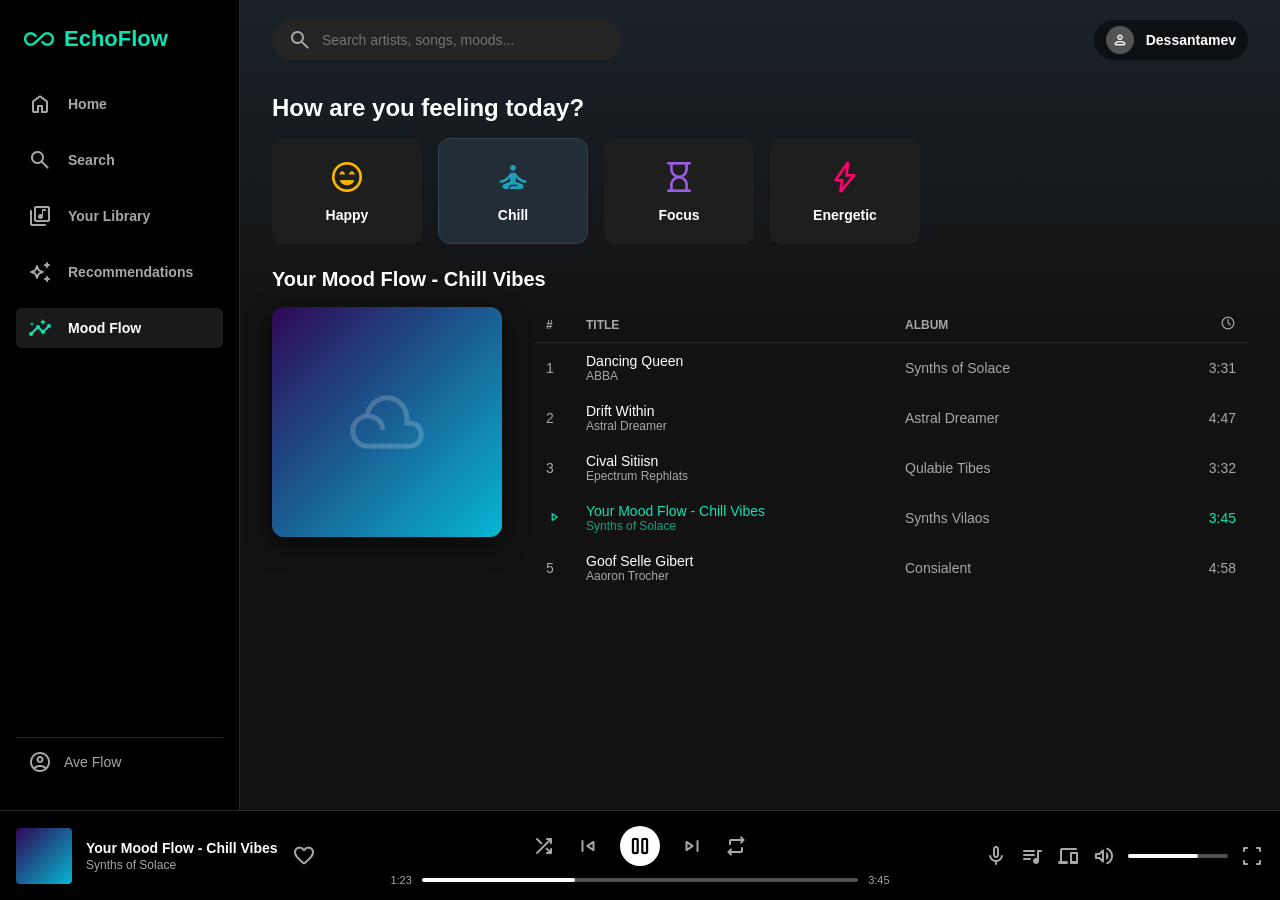
==== index.html @ 932e7291 "Add files via upload" ====
<!DOCTYPE html>
<html lang="es">
<head>
    <meta charset="UTF-8">
    <meta name="viewport" content="width=device-width, initial-scale=1.0">
    <title>EchoFlow - Mood Streaming</title>
    <link rel="stylesheet" href="https://fonts.googleapis.com/css2?family=Material+Symbols+Rounded:opsz,wght,FILL,GRAD@24,400,0..1,0">
    <link rel="stylesheet" href="frontend/principal.css">
</head>
<body>

    <div class="app-container">
        <aside class="sidebar">
            <div>
                <div class="logo">
                    <span class="material-symbols-rounded">all_inclusive</span>
                    EchoFlow
                </div>
                <ul class="nav-menu">
                    <li class="nav-item"><a href="#"><span class="material-symbols-rounded">home</span>Home</a></li>
                    <li class="nav-item"><a href="#"><span class="material-symbols-rounded">search</span>Search</a></li>
                    <li class="nav-item"><a href="#"><span class="material-symbols-rounded">library_music</span>Your Library</a></li>
                    <li class="nav-item"><a href="#"><span class="material-symbols-rounded">auto_awesome</span>Recommendations</a></li>
                    <li class="nav-item active"><a href="#"><span class="material-symbols-rounded">insights</span>Mood Flow</a></li>
                </ul>
            </div>
            <div class="sidebar-footer">
                <span class="material-symbols-rounded">account_circle</span>
                <span>Ave Flow</span>
            </div>
        </aside>

        <main class="main-content">
            <div class="top-bar">
                <div class="search-box">
                    <span class="material-symbols-rounded" style="color: var(--text-secondary);">search</span>
                    <input type="text" placeholder="Search artists, songs, moods...">
                </div>
                <div class="user-profile">
                    <div class="user-avatar">
                        <span class="material-symbols-rounded" style="font-size: 18px;">person</span>
                    </div>
                    <span>Dessantamev</span>
                </div>
            </div>

            <section class="mood-section">
                <h2>How are you feeling today?</h2>
                <div class="mood-grid">
                    <div class="mood-card happy">
                        <span class="material-symbols-rounded">sentiment_very_satisfied</span>
                        <p>Happy</p>
                    </div>
                    <div class="mood-card chill active">
                        <span class="material-symbols-rounded">self_improvement</span>
                        <p>Chill</p>
                    </div>
                    <div class="mood-card focus">
                        <span class="material-symbols-rounded">hourglass_empty</span>
                        <p>Focus</p>
                    </div>
                    <div class="mood-card energetic">
                        <span class="material-symbols-rounded">bolt</span>
                        <p>Energetic</p>
                    </div>
                </div>
            </section>

            <section class="playlist-section">
                <h3>Your Mood Flow - Chill Vibes</h3>
                <div class="playlist-container">
                    <div class="playlist-cover">
                        <span class="material-symbols-rounded playlist-cover-art">filter_drama</span>
                    </div>

                    <table class="track-list-table">
                        <thead>
                            <tr>
                                <th style="width: 5%">#</th>
                                <th style="width: 45%">Title</th>
                                <th style="width: 35%">Album</th>
                                <th style="width: 15%; text-align: right;"><span class="material-symbols-rounded" style="font-size: 16px;">schedule</span></th>
                            </tr>
                        </thead>
                        <tbody>
                            <tr class="track-row">
                                <td class="track-index" id="boton1">1</td>
                                <td class="track-title-cell">
                                    <div class="track-title-info">
                                        <span>Dancing Queen</span>
                                        <span class="track-artist" >ABBA</span>

                                        <audio class="audio-track" id="audio-queen">
                                            <source src="mp3/ABBA - Dancing Queen (Official Music Video).mp3"> 
                                              
                                        </audio>
                                        
                                    </div>
                                    
                                </td>
                                <td class="track-album">Synths of Solace</td>
                                <td class="track-duration">3:31</td>
                            </tr>
                            <tr class="track-row">
                                <td class="track-index">2</td>
                                <td class="track-title-cell">
                                    <div class="track-title-info">
                                        <span>Drift Within</span>
                                        <span class="track-artist">Astral Dreamer</span>
                                    </div>
                                </td>
                                <td class="track-album">Astral Dreamer</td>
                                <td class="track-duration">4:47</td>
                            </tr>
                            <tr class="track-row">
                                <td class="track-index">3</td>
                                <td class="track-title-cell">
                                    <div class="track-title-info">
                                        <span>Cival Sitiisn</span>
                                        <span class="track-artist">Epectrum Rephlats</span>
                                    </div>
                                </td>
                                <td class="track-album">Qulabie Tibes</td>
                                <td class="track-duration">3:32</td>
                            </tr>
                            <tr class="track-row active">
                                <td class="track-index">
                                    <span class="material-symbols-rounded" style="font-size: 16px; color: var(--accent-color);">play_arrow</span>
                                </td>
                                <td class="track-title-cell">
                                    <div class="track-title-info">
                                        <span>Your Mood Flow - Chill Vibes</span>
                                        <span class="track-artist">Synths of Solace</span>
                                    </div>
                                </td>
                                <td class="track-album">Synths Vilaos</td>
                                <td class="track-duration" style="color: var(--accent-color);">3:45</td>
                            </tr>
                            <tr class="track-row">
                                <td class="track-index">5</td>
                                <td class="track-title-cell">
                                    <div class="track-title-info">
                                        <span>Goof Selle Gibert</span>
                                        <span class="track-artist">Aaoron Trocher</span>
                                    </div>
                                </td>
                                <td class="track-album">Consialent</td>
                                <td class="track-duration">4:58</td>
                            </tr>
                        </tbody>
                    </table>
                </div>
            </section>
        </main>
    </div>

    <footer class="player-bar">
        <div class="player-track-info">
            <div class="player-mini-cover"></div>
            <div class="player-text-details">
                <h4>Your Mood Flow - Chill Vibes</h4>
                <p>Synths of Solace</p>
            </div>
            <span class="material-symbols-rounded like-btn">favorite</span>
        </div>

        <div class="player-controls">
            <div class="control-buttons">
                <span class="material-symbols-rounded">shuffle</span>
                <span class="material-symbols-rounded">skip_previous</span>
                <span class="material-symbols-rounded play-btn">pause</span>
                <span class="material-symbols-rounded">skip_next</span>
                <span class="material-symbols-rounded">repeat</span>
            </div>
            <div class="playback-bar">
                <span>1:23</span>
                <div class="progress-bar-container">
                    <div class="progress-bar-fill"></div>
                </div>
                <span>3:45</span>
            </div>
        </div>

        <div class="player-utility-controls">
            <span class="material-symbols-rounded">mic</span>
            <span class="material-symbols-rounded">queue_music</span>
            <span class="material-symbols-rounded">devices</span>
            <span class="material-symbols-rounded">volume_up</span>
            <div class="volume-bar">
                <div class="volume-bar-fill"></div>
            </div>
            <span class="material-symbols-rounded">fullscreen</span>
        </div>
    </footer>

</body>
<script src="frontend/funcionamiento.js"></script>
</html>
---- frontend/principal.css ----
:root {
            --bg-main: #121212;
            --bg-sidebar: #000000;
            --bg-card: #1e1e1e;
            --bg-card-active: #232d36;
            --text-primary: #ffffff;
            --text-secondary: #a7a7a7;
            --accent-color: #0ee3b4; /* Verde/Cian característico de EchoFlow */
            --player-bg: #000000;
            --border-color: #282828;
        }

        * {
            margin: 0;
            padding: 0;
            box-sizing: border-box;
            font-family: 'Segoe UI', Tahoma, Geneva, Verdana, sans-serif;
            -webkit-user-select: none;
            user-select: none;
        }

        body {
            background-color: var(--bg-main);
            color: var(--text-primary);
            overflow: hidden;
            height: 100vh;
            display: flex;
            flex-direction: column;
        }

        /* Contenedor Principal (Sidebar + Content) */
        .app-container {
            display: flex;
            flex: 1;
            height: calc(100vh - 90px); /* Resta el espacio del player */
        }

        /* BARRA LATERAL (SIDEBAR) */
        .sidebar {
            width: 240px;
            background-color: var(--bg-sidebar);
            display: flex;
            flex-direction: column;
            padding: 24px 16px;
            justify-content: space-between;
            border-right: 1px solid var(--border-color);
        }

        .logo {
            display: flex;
            align-items: center;
            gap: 10px;
            color: var(--accent-color);
            font-size: 22px;
            font-weight: 700;
            margin-bottom: 30px;
            padding-left: 8px;
        }

        .logo span {
            font-size: 30px;
        }

        .nav-menu {
            list-style: none;
            display: flex;
            flex-direction: column;
            gap: 16px;
        }

        .nav-item a {
            display: flex;
            align-items: center;
            gap: 16px;
            color: var(--text-secondary);
            text-decoration: none;
            font-weight: 600;
            font-size: 14px;
            padding: 8px 12px;
            border-radius: 6px;
            transition: all 0.2s ease;
        }

        .nav-item a:hover, .nav-item.active a {
            color: var(--text-primary);
            background-color: #1a1a1a;
        }

        .nav-item.active a span {
            color: var(--accent-color);
        }

        .sidebar-footer {
            display: flex;
            align-items: center;
            gap: 12px;
            padding: 12px;
            border-top: 1px solid var(--border-color);
            color: var(--text-secondary);
            font-size: 14px;
            cursor: pointer;
        }

        /* CONTENIDO PRINCIPAL */
        .main-content {
            flex: 1;
            background: linear-gradient(to bottom, #1a222a 0%, var(--bg-main) 40%);
            overflow-y: auto;
            padding: 20px 32px;
            display: flex;
            flex-direction: column;
            gap: 24px;
        }

        /* Barra de navegación superior */
        .top-bar {
            display: flex;
            justify-content: space-between;
            align-items: center;
            margin-bottom: 10px;
        }

        .search-box {
            display: flex;
            align-items: center;
            background-color: #242424;
            padding: 8px 16px;
            border-radius: 50px;
            width: 350px;
            gap: 10px;
        }

        .search-box input {
            background: none;
            border: none;
            color: var(--text-primary);
            width: 100%;
            outline: none;
            font-size: 14px;
        }

        .user-profile {
            display: flex;
            align-items: center;
            gap: 12px;
            background-color: rgba(0,0,0,0.5);
            padding: 6px 12px;
            border-radius: 50px;
            cursor: pointer;
            font-size: 14px;
            font-weight: 600;
        }

        .user-avatar {
            width: 28px;
            height: 28px;
            background-color: #535353;
            border-radius: 50px;
            display: flex;
            align-items: center;
            justify-content: center;
        }

        /* Sección de Estado de Ánimo (Mood Section) */
        .mood-section h2 {
            font-size: 24px;
            font-weight: 700;
            margin-bottom: 16px;
        }

        .mood-grid {
            display: grid;
            grid-template-columns: repeat(4, 150px);
            gap: 16px;
        }

        .mood-card {
            background-color: var(--bg-card);
            border-radius: 12px;
            padding: 20px;
            display: flex;
            flex-direction: column;
            align-items: center;
            justify-content: center;
            gap: 12px;
            cursor: pointer;
            transition: transform 0.2s, background-color 0.2s;
            border: 1px solid transparent;
        }

        .mood-card:hover {
            transform: translateY(-4px);
            background-color: #282828;
        }

        .mood-card.active {
            background-color: var(--bg-card-active);
            border-color: #2e4454;
        }

        .mood-card .material-symbols-rounded {
            font-size: 36px;
        }

        .mood-card.happy .material-symbols-rounded { color: #ffb703; }
        .mood-card.chill .material-symbols-rounded { color: #219ebc; }
        .mood-card.focus .material-symbols-rounded { color: #9b5de5; }
        .mood-card.energetic .material-symbols-rounded { color: #ff006e; }

        .mood-card p {
            font-size: 14px;
            font-weight: 600;
        }

        /* Sección de Playlist y Tabla */
        .playlist-section h3 {
            font-size: 20px;
            font-weight: 700;
            margin-bottom: 16px;
        }

        .playlist-container {
            display: flex;
            gap: 32px;
            align-items: flex-start;
        }

        .playlist-cover {
            width: 230px;
            height: 230px;
            border-radius: 12px;
            background: linear-gradient(135deg, #2e0854, #06b6d4);
            display: flex;
            align-items: center;
            justify-content: center;
            box-shadow: 0 8px 24px rgba(0,0,0,0.5);
            position: relative;
        }

        .playlist-cover-art {
            font-size: 80px;
            color: rgba(255,255,255,0.2);
        }

        .track-list-table {
            flex: 1;
            border-collapse: collapse;
        }

        .track-list-table th {
            text-align: left;
            color: var(--text-secondary);
            font-size: 12px;
            text-transform: uppercase;
            padding: 8px 12px;
            border-bottom: 1px solid var(--border-color);
        }

        .track-row {
            border-radius: 6px;
            transition: background-color 0.2s;
            cursor: pointer;
        }

        .track-row:hover {
            background-color: rgba(255,255,255,0.05);
        }

        .track-row.active {
            color: var(--accent-color);
        }

        .track-row td {
            padding: 10px 12px;
            font-size: 14px;
            vertical-align: middle;
        }

        .track-index {
            color: var(--text-secondary);
            width: 40px;
        }

        .track-row.active .track-index {
            color: var(--accent-color);
        }

        .track-title-info {
            display: flex;
            flex-direction: column;
        }

        .track-artist {
            font-size: 12px;
            color: var(--text-secondary);
        }
        
        .track-row.active .track-artist {
            color: rgba(14, 227, 180, 0.7);
        }

        .track-album {
            color: var(--text-secondary);
        }

        .track-duration {
            color: var(--text-secondary);
            text-align: right;
        }

        .track-actions {
            text-align: right;
            color: var(--text-secondary);
            width: 80px;
        }

        .track-actions span {
            font-size: 18px;
            margin-left: 8px;
            cursor: pointer;
        }

        .track-actions span:hover {
            color: var(--text-primary);
        }

        /* REPRODUCTOR INFERIOR (PLAYER) */
        .player-bar {
            height: 90px;
            background-color: var(--player-bg);
            border-top: 1px solid var(--border-color);
            display: flex;
            justify-content: space-between;
            align-items: center;
            padding: 0 16px;
            position: relative;
            z-index: 10;
        }

        /* Info de Canción actual */
        .player-track-info {
            display: flex;
            align-items: center;
            gap: 14px;
            width: 30%;
        }

        .player-mini-cover {
            width: 56px;
            height: 56px;
            background: linear-gradient(135deg, #2e0854, #06b6d4);
            border-radius: 4px;
        }

        .player-text-details h4 {
            font-size: 14px;
            font-weight: 600;
            margin-bottom: 2px;
        }

        .player-text-details p {
            font-size: 12px;
            color: var(--text-secondary);
        }

        .player-track-info .like-btn {
            color: var(--text-secondary);
            cursor: pointer;
        }

        .player-track-info .like-btn:hover {
            color: var(--text-primary);
        }

        /* Controles de reproducción */
        .player-controls {
            display: flex;
            flex-direction: column;
            align-items: center;
            gap: 8px;
            width: 40%;
        }

        .control-buttons {
            display: flex;
            align-items: center;
            gap: 20px;
            color: var(--text-secondary);
        }

        .control-buttons span {
            cursor: pointer;
        }

        .control-buttons span:hover {
            color: var(--text-primary);
        }

        .control-buttons .play-btn {
            background-color: var(--text-primary);
            color: black;
            border-radius: 50px;
            padding: 6px;
            font-size: 28px;
        }

        .control-buttons .play-btn:hover {
            transform: scale(1.05);
            background-color: #ffffff;
        }

        .playback-bar {
            display: flex;
            align-items: center;
            gap: 10px;
            width: 100%;
            font-size: 11px;
            color: var(--text-secondary);
        }

        .progress-bar-container {
            flex: 1;
            height: 4px;
            background-color: #4f4f4f;
            border-radius: 2px;
            position: relative;
            cursor: pointer;
        }

        .progress-bar-fill {
            width: 35%;
            height: 100%;
            background-color: var(--text-primary);
            border-radius: 2px;
        }

        .progress-bar-container:hover .progress-bar-fill {
            background-color: var(--accent-color);
        }

        /* Controles de volumen/utilidades */
        .player-utility-controls {
            display: flex;
            align-items: center;
            gap: 12px;
            justify-content: flex-end;
            width: 30%;
            color: var(--text-secondary);
        }

        .player-utility-controls span {
            cursor: pointer;
        }

        .player-utility-controls span:hover {
            color: var(--text-primary);
        }

        .volume-bar {
            width: 100px;
            height: 4px;
            background-color: #4f4f4f;
            border-radius: 2px;
            position: relative;
        }

        .volume-bar-fill {
            width: 70%;
            height: 100%;
            background-color: var(--text-primary);
            border-radius: 2px;
        }
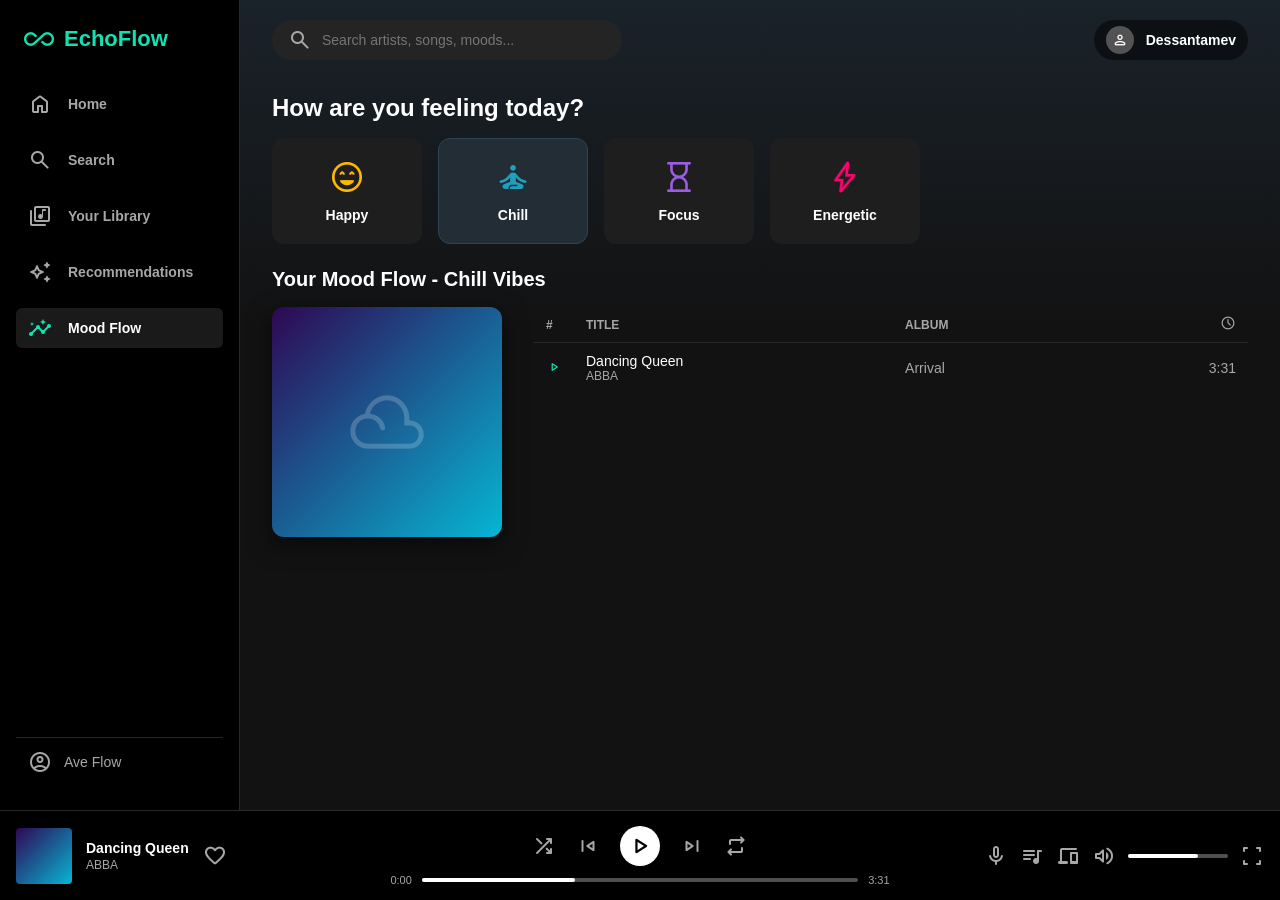
==== commit 428ac866: "Add files via upload" ====
--- a/index.html
+++ b/index.html
@@ -6,6 +6,7 @@
     <title>EchoFlow - Mood Streaming</title>
     <link rel="stylesheet" href="https://fonts.googleapis.com/css2?family=Material+Symbols+Rounded:opsz,wght,FILL,GRAD@24,400,0..1,0">
     <link rel="stylesheet" href="frontend/principal.css">
+
 </head>
 <body>
 
@@ -82,70 +83,19 @@
                                 <th style="width: 15%; text-align: right;"><span class="material-symbols-rounded" style="font-size: 16px;">schedule</span></th>
                             </tr>
                         </thead>
-                        <tbody>
-                            <tr class="track-row">
-                                <td class="track-index" id="boton1">1</td>
-                                <td class="track-title-cell">
-                                    <div class="track-title-info">
-                                        <span>Dancing Queen</span>
-                                        <span class="track-artist" >ABBA</span>
-
-                                        <audio class="audio-track" id="audio-queen">
-                                            <source src="mp3/ABBA - Dancing Queen (Official Music Video).mp3"> 
-                                              
-                                        </audio>
-                                        
-                                    </div>
-                                    
-                                </td>
-                                <td class="track-album">Synths of Solace</td>
-                                <td class="track-duration">3:31</td>
-                            </tr>
-                            <tr class="track-row">
-                                <td class="track-index">2</td>
-                                <td class="track-title-cell">
-                                    <div class="track-title-info">
-                                        <span>Drift Within</span>
-                                        <span class="track-artist">Astral Dreamer</span>
-                                    </div>
-                                </td>
-                                <td class="track-album">Astral Dreamer</td>
-                                <td class="track-duration">4:47</td>
-                            </tr>
-                            <tr class="track-row">
-                                <td class="track-index">3</td>
-                                <td class="track-title-cell">
-                                    <div class="track-title-info">
-                                        <span>Cival Sitiisn</span>
-                                        <span class="track-artist">Epectrum Rephlats</span>
-                                    </div>
-                                </td>
-                                <td class="track-album">Qulabie Tibes</td>
-                                <td class="track-duration">3:32</td>
-                            </tr>
-                            <tr class="track-row active">
+                        <tbody id="lista-canciones">
+                            <tr class="track-row" data-url="https://www.soundhelix.com/examples/mp3/SoundHelix-Song-1.mp3" style="cursor: pointer;">
                                 <td class="track-index">
                                     <span class="material-symbols-rounded" style="font-size: 16px; color: var(--accent-color);">play_arrow</span>
                                 </td>
                                 <td class="track-title-cell">
                                     <div class="track-title-info">
-                                        <span>Your Mood Flow - Chill Vibes</span>
-                                        <span class="track-artist">Synths of Solace</span>
+                                        <span id="titulo-fila">Dancing Queen</span>
+                                        <span class="track-artist" id="artista-fila">ABBA</span>
                                     </div>
                                 </td>
-                                <td class="track-album">Synths Vilaos</td>
-                                <td class="track-duration" style="color: var(--accent-color);">3:45</td>
-                            </tr>
-                            <tr class="track-row">
-                                <td class="track-index">5</td>
-                                <td class="track-title-cell">
-                                    <div class="track-title-info">
-                                        <span>Goof Selle Gibert</span>
-                                        <span class="track-artist">Aaoron Trocher</span>
-                                    </div>
-                                </td>
-                                <td class="track-album">Consialent</td>
-                                <td class="track-duration">4:58</td>
+                                <td class="track-album">Arrival</td>
+                                <td class="track-duration">3:31</td>
                             </tr>
                         </tbody>
                     </table>
@@ -155,11 +105,13 @@
     </div>
 
     <footer class="player-bar">
+        <audio id="reproductor-principal" src=""></audio>
+
         <div class="player-track-info">
             <div class="player-mini-cover"></div>
             <div class="player-text-details">
-                <h4>Your Mood Flow - Chill Vibes</h4>
-                <p>Synths of Solace</p>
+                <h4 id="player-titulo">Dancing Queen</h4>
+                <p id="player-artista">ABBA</p>
             </div>
             <span class="material-symbols-rounded like-btn">favorite</span>
         </div>
@@ -168,16 +120,16 @@
             <div class="control-buttons">
                 <span class="material-symbols-rounded">shuffle</span>
                 <span class="material-symbols-rounded">skip_previous</span>
-                <span class="material-symbols-rounded play-btn">pause</span>
+                <span class="material-symbols-rounded play-btn" id="btn-footer-play">play_arrow</span>
                 <span class="material-symbols-rounded">skip_next</span>
                 <span class="material-symbols-rounded">repeat</span>
             </div>
             <div class="playback-bar">
-                <span>1:23</span>
+                <span>0:00</span>
                 <div class="progress-bar-container">
                     <div class="progress-bar-fill"></div>
                 </div>
-                <span>3:45</span>
+                <span>3:31</span>
             </div>
         </div>
 
@@ -193,6 +145,7 @@
         </div>
     </footer>
 
+    <script src="frontend/funcionamiento.js"></script>
+    
 </body>
-<script src="frontend/funcionamiento.js"></script>
 </html>
